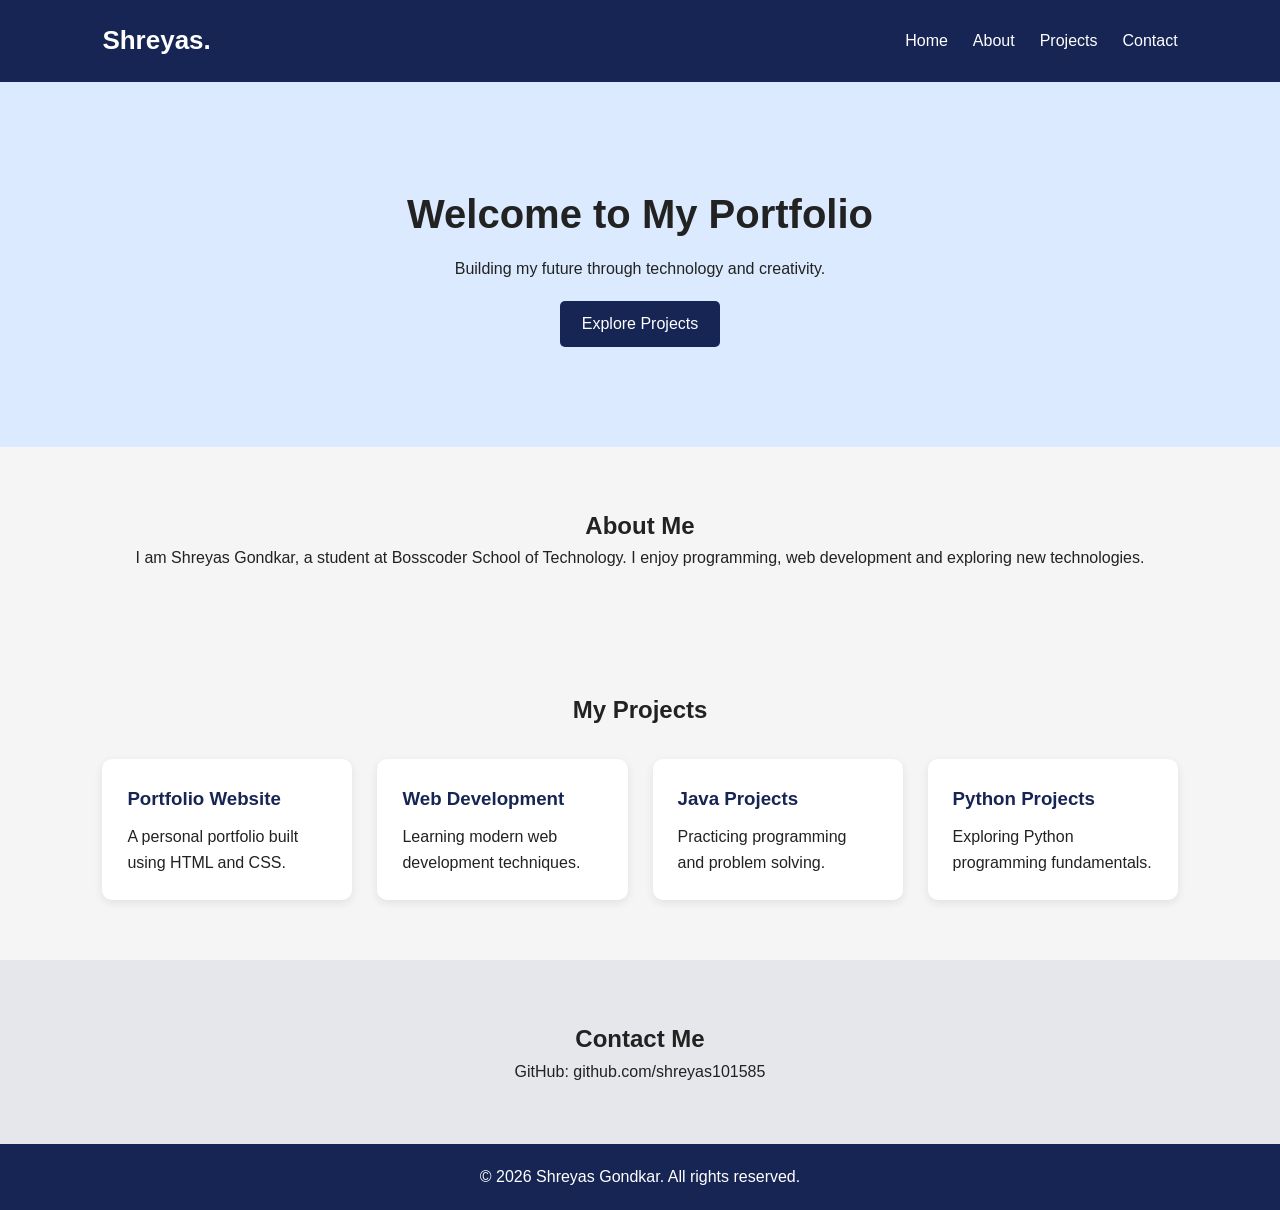
==== Module-2/P9-Responsive-Navbar-and-Card-Grid/index.html @ d95e565a "Complete P9 Responsive Navbar and Card Grid" ====
<!DOCTYPE html>
<html lang="en">
<head>
    <meta charset="UTF-8">
    <meta name="viewport" content="width=device-width, initial-scale=1.0">
    <title>Responsive Portfolio</title>
    <link rel="stylesheet" href="style.css">
</head>
<body>

    <!-- Navigation Bar -->
    <header class="navbar">
        <h2 class="logo">Shreyas.</h2>

        <nav>
            <ul class="nav-links">
                <li><a href="#home">Home</a></li>
                <li><a href="#about">About</a></li>
                <li><a href="#projects">Projects</a></li>
                <li><a href="#contact">Contact</a></li>
            </ul>
        </nav>
    </header>

    <!-- Hero Section -->
    <section id="home" class="hero">
        <h1>Welcome to My Portfolio</h1>
        <p>Building my future through technology and creativity.</p>
        <a href="#projects" class="btn">Explore Projects</a>
    </section>

    <!-- About Section -->
    <section id="about" class="about">
        <h2>About Me</h2>
        <p>
            I am Shreyas Gondkar, a student at Bosscoder School
            of Technology. I enjoy programming, web development
            and exploring new technologies.
        </p>
    </section>

    <!-- Projects Section -->
    <section id="projects" class="projects">
        <h2>My Projects</h2>

        <div class="card-container">

            <article class="project-card">
                <h3>Portfolio Website</h3>
                <p>A personal portfolio built using HTML and CSS.</p>
            </article>

            <article class="project-card">
                <h3>Web Development</h3>
                <p>Learning modern web development techniques.</p>
            </article>

            <article class="project-card">
                <h3>Java Projects</h3>
                <p>Practicing programming and problem solving.</p>
            </article>

            <article class="project-card">
                <h3>Python Projects</h3>
                <p>Exploring Python programming fundamentals.</p>
            </article>

        </div>
    </section>

    <!-- Contact Section -->
    <section id="contact" class="contact">
        <h2>Contact Me</h2>
        <p>GitHub: github.com/shreyas101585</p>
    </section>

    <!-- Footer -->
    <footer>
        <p>&copy; 2026 Shreyas Gondkar. All rights reserved.</p>
    </footer>

</body>
</html>
---- Module-2/P9-Responsive-Navbar-and-Card-Grid/style.css ----
/* Reset */
* {
    margin: 0;
    padding: 0;
    box-sizing: border-box;
}

html {
    scroll-behavior: smooth;
}

body {
    font-family: Arial, sans-serif;
    line-height: 1.6;
    color: #222;
    background: #f5f5f5;
}

/* Navigation Bar */
.navbar {
    display: flex;
    justify-content: space-between;
    align-items: center;
    padding: 20px 8%;
    background: #172554;
    color: white;
}

.logo {
    font-size: 26px;
}

.nav-links {
    display: flex;
    gap: 25px;
    list-style: none;
}

.nav-links a {
    color: white;
    text-decoration: none;
}

/* Hero Section */
.hero {
    text-align: center;
    padding: 100px 20px;
    background: #dbeafe;
}

.hero h1 {
    font-size: 40px;
    margin-bottom: 10px;
}

.btn {
    display: inline-block;
    margin-top: 20px;
    padding: 10px 22px;
    background: #172554;
    color: white;
    text-decoration: none;
    border-radius: 5px;
}

/* About Section */
.about,
.projects,
.contact {
    padding: 60px 8%;
}

.about {
    text-align: center;
}

/* Project Cards */
.projects h2 {
    text-align: center;
    margin-bottom: 30px;
}

.card-container {
    display: flex;
    flex-wrap: wrap;
    justify-content: center;
    gap: 25px;
}

.project-card {
    flex: 1 1 220px;
    max-width: 280px;
    padding: 25px;
    background: white;
    border-radius: 10px;
    box-shadow: 0 3px 10px #00000015;
}

.project-card h3 {
    margin-bottom: 10px;
    color: #172554;
}

/* Contact */
.contact {
    text-align: center;
    background: #e5e7eb;
}

/* Footer */
footer {
    padding: 20px;
    text-align: center;
    background: #172554;
    color: white;
}

/* Tablet Screens */
@media (max-width: 768px) {

    .navbar {
        padding: 18px 5%;
    }

    .nav-links {
        gap: 12px;
    }

    .hero h1 {
        font-size: 32px;
    }
}

/* Mobile Screens */
@media (max-width: 550px) {

    .navbar {
        flex-direction: column;
        gap: 15px;
    }

    .nav-links {
        flex-wrap: wrap;
        justify-content: center;
    }

    .hero {
        padding: 70px 15px;
    }

    .hero h1 {
        font-size: 27px;
    }

    .card-container {
        flex-direction: column;
        align-items: center;
    }

    .project-card {
        width: 100%;
        max-width: 100%;
    }
}
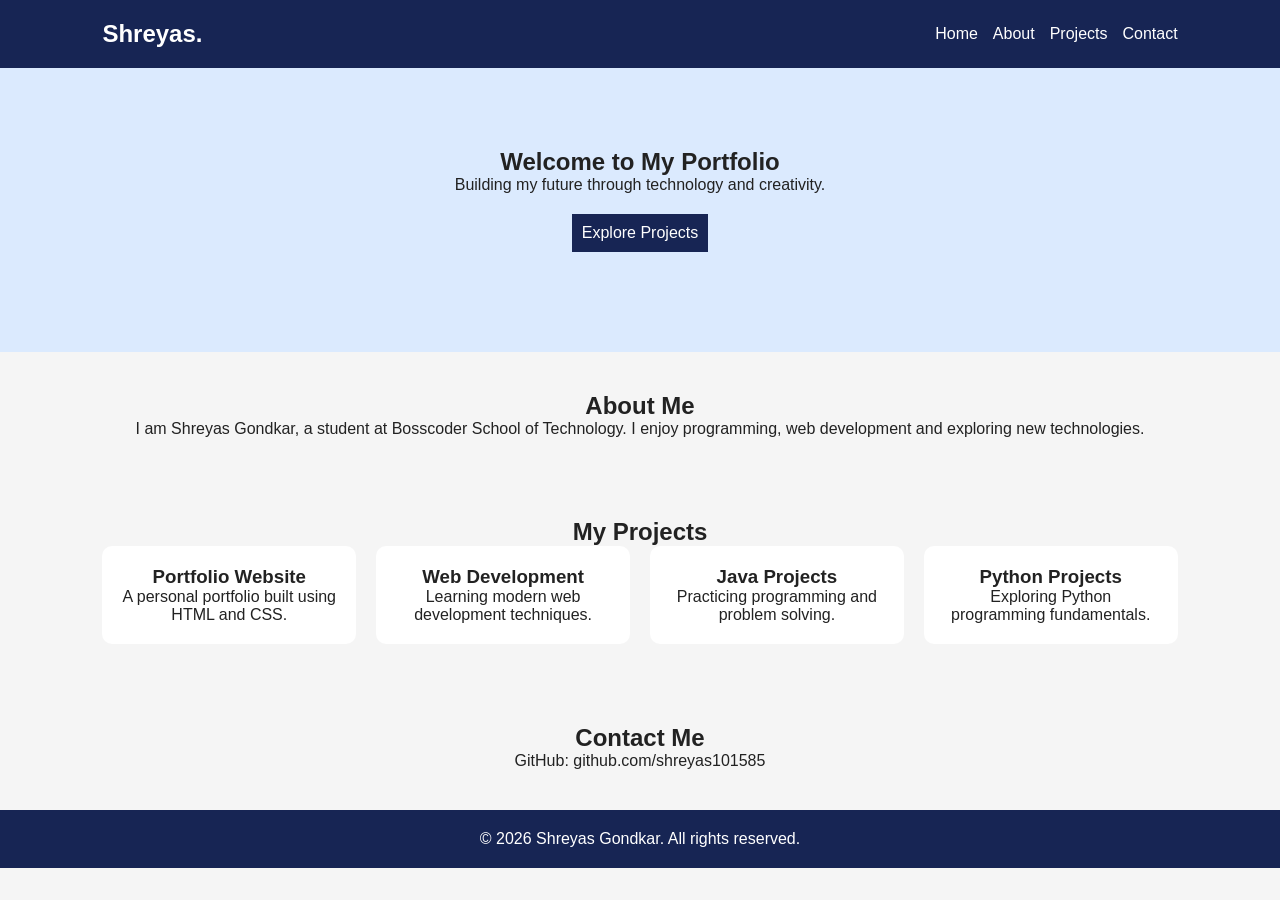
==== commit d6d7da87: "Remove HTML comment sections from index.html Removed comment sections for navigation, hero, about, p" ====
--- a/Module-2/P9-Responsive-Navbar-and-Card-Grid/index.html
+++ b/Module-2/P9-Responsive-Navbar-and-Card-Grid/index.html
@@ -9,7 +9,7 @@
 </head>
 <body>
 
-    <!-- Navigation Bar -->
+ 
     <header class="navbar">
         <h2 class="logo">Shreyas.</h2>
 
@@ -23,14 +23,14 @@
         </nav>
     </header>
 
-    <!-- Hero Section -->
+
     <section id="home" class="hero">
         <h1>Welcome to My Portfolio</h1>
         <p>Building my future through technology and creativity.</p>
         <a href="#projects" class="btn">Explore Projects</a>
     </section>
 
-    <!-- About Section -->
+
     <section id="about" class="about">
         <h2>About Me</h2>
         <p>
@@ -40,7 +40,6 @@
         </p>
     </section>
 
-    <!-- Projects Section -->
     <section id="projects" class="projects">
         <h2>My Projects</h2>
 
@@ -69,13 +68,13 @@
         </div>
     </section>
 
-    <!-- Contact Section -->
+
     <section id="contact" class="contact">
         <h2>Contact Me</h2>
         <p>GitHub: github.com/shreyas101585</p>
     </section>
 
-    <!-- Footer -->
+
     <footer>
         <p>&copy; 2026 Shreyas Gondkar. All rights reserved.</p>
     </footer>
--- a/Module-2/P9-Responsive-Navbar-and-Card-Grid/style.css
+++ b/Module-2/P9-Responsive-Navbar-and-Card-Grid/style.css
@@ -1,165 +1,76 @@
 
-/* Reset */
 * {
     margin: 0;
     padding: 0;
     box-sizing: border-box;
 }
 
-html {
-    scroll-behavior: smooth;
+body {
+    font-family: Arial;
+    background: #f5f5f5;
+    color: #222;
 }
 
-body {
-    font-family: Arial, sans-serif;
-    line-height: 1.6;
-    color: #222;
-    background: #f5f5f5;
+.navbar, footer {
+    background: #172554;
+    color: white;
+    padding: 20px 8%;
 }
 
-/* Navigation Bar */
 .navbar {
     display: flex;
     justify-content: space-between;
     align-items: center;
-    padding: 20px 8%;
-    background: #172554;
-    color: white;
-}
-
-.logo {
-    font-size: 26px;
 }
 
 .nav-links {
     display: flex;
-    gap: 25px;
+    gap: 15px;
     list-style: none;
 }
 
-.nav-links a {
+a {
     color: white;
     text-decoration: none;
 }
 
-/* Hero Section */
 .hero {
     text-align: center;
-    padding: 100px 20px;
+    padding: 80px 15px;
     background: #dbeafe;
-}
-
-.hero h1 {
-    font-size: 40px;
-    margin-bottom: 10px;
 }
 
 .btn {
     display: inline-block;
-    margin-top: 20px;
-    padding: 10px 22px;
+    margin: 20px;
+    padding: 10px;
     background: #172554;
-    color: white;
-    text-decoration: none;
-    border-radius: 5px;
 }
 
-/* About Section */
-.about,
-.projects,
-.contact {
-    padding: 60px 8%;
-}
-
-.about {
+.about, .projects, .contact {
+    padding: 40px 8%;
     text-align: center;
-}
-
-/* Project Cards */
-.projects h2 {
-    text-align: center;
-    margin-bottom: 30px;
 }
 
 .card-container {
     display: flex;
     flex-wrap: wrap;
     justify-content: center;
-    gap: 25px;
+    gap: 20px;
 }
 
 .project-card {
+    padding: 20px;
+    background: white;
+    border-radius: 10px;
     flex: 1 1 220px;
     max-width: 280px;
-    padding: 25px;
-    background: white;
-    border-radius: 10px;
-    box-shadow: 0 3px 10px #00000015;
 }
 
-.project-card h3 {
-    margin-bottom: 10px;
-    color: #172554;
-}
+footer { text-align: center; }
 
-/* Contact */
-.contact {
-    text-align: center;
-    background: #e5e7eb;
-}
-
-/* Footer */
-footer {
-    padding: 20px;
-    text-align: center;
-    background: #172554;
-    color: white;
-}
-
-/* Tablet Screens */
-@media (max-width: 768px) {
-
-    .navbar {
-        padding: 18px 5%;
-    }
-
-    .nav-links {
-        gap: 12px;
-    }
-
-    .hero h1 {
-        font-size: 32px;
+@media (max-width: 550px) {
+    .navbar, .card-container {
+        flex-direction: column;
     }
 }
-
-/* Mobile Screens */
-@media (max-width: 550px) {
-
-    .navbar {
-        flex-direction: column;
-        gap: 15px;
-    }
-
-    .nav-links {
-        flex-wrap: wrap;
-        justify-content: center;
-    }
-
-    .hero {
-        padding: 70px 15px;
-    }
-
-    .hero h1 {
-        font-size: 27px;
-    }
-
-    .card-container {
-        flex-direction: column;
-        align-items: center;
-    }
-
-    .project-card {
-        width: 100%;
-        max-width: 100%;
-    }
-}
